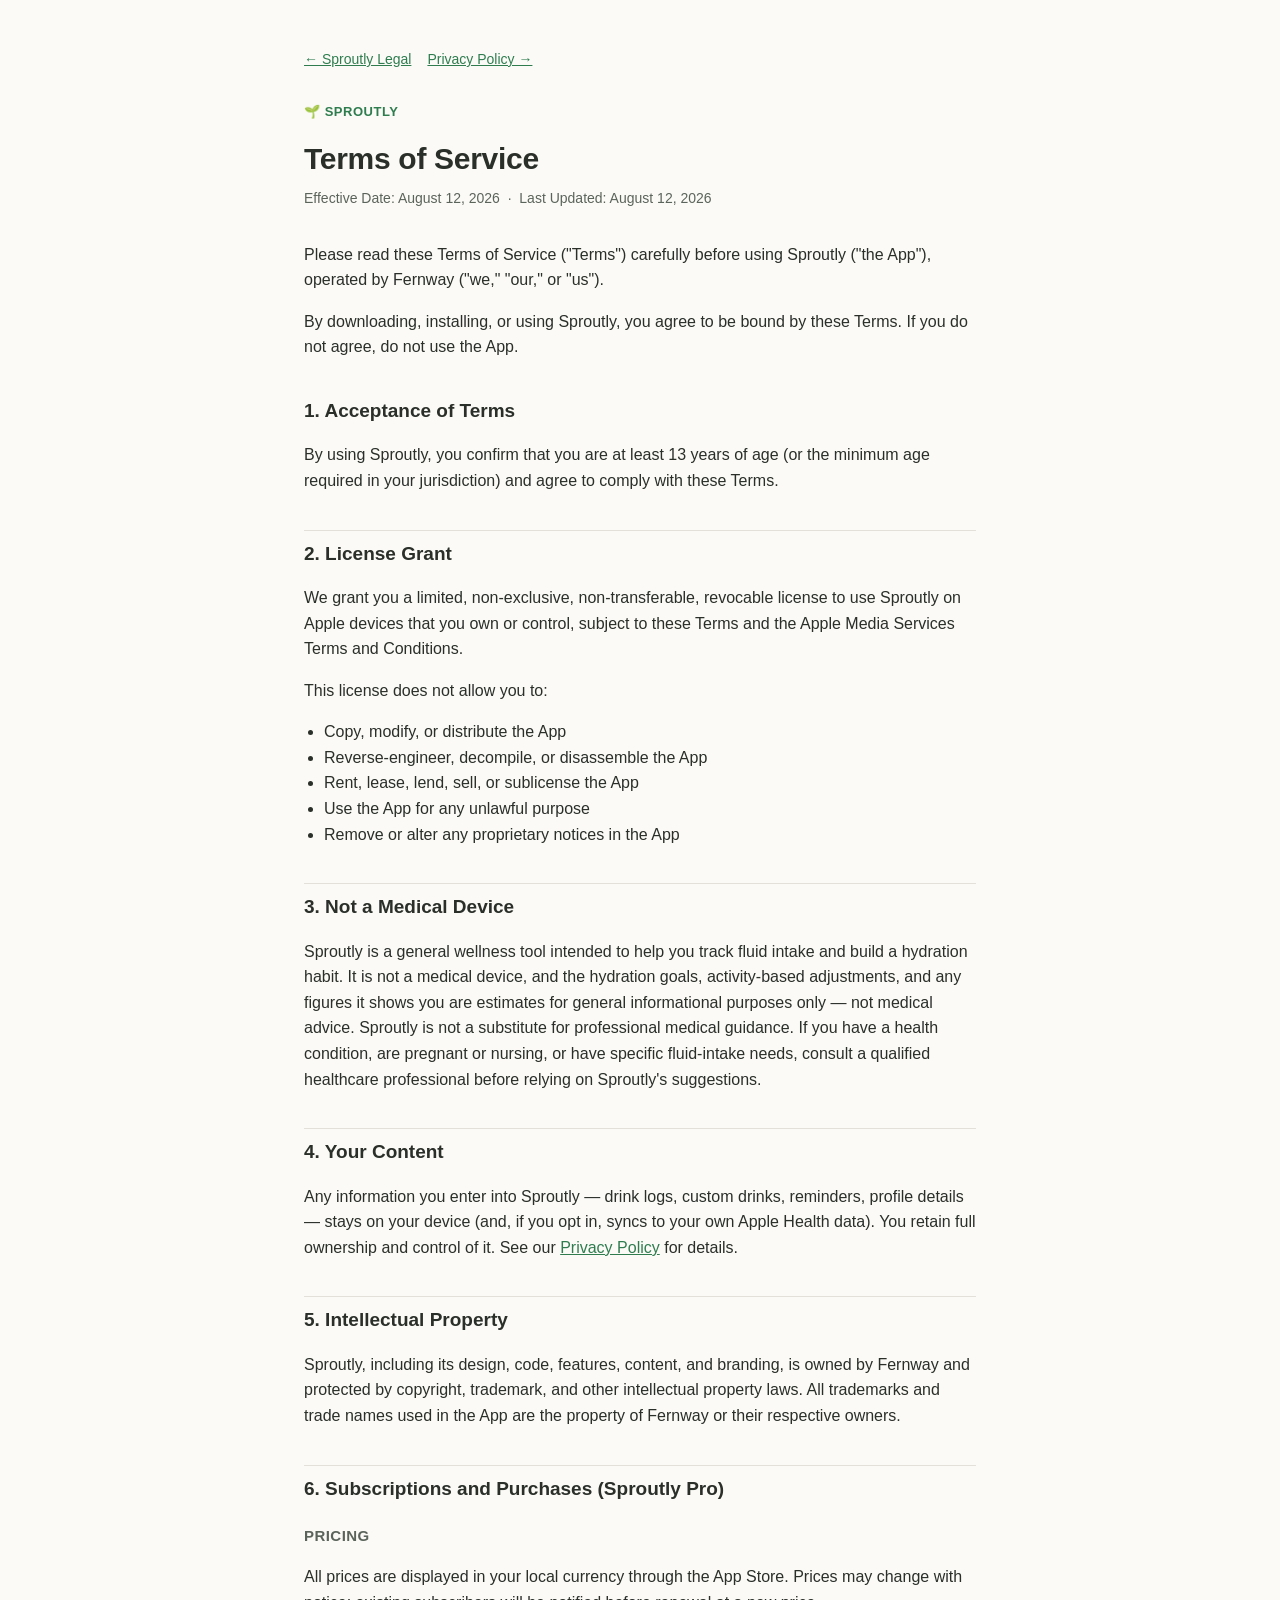
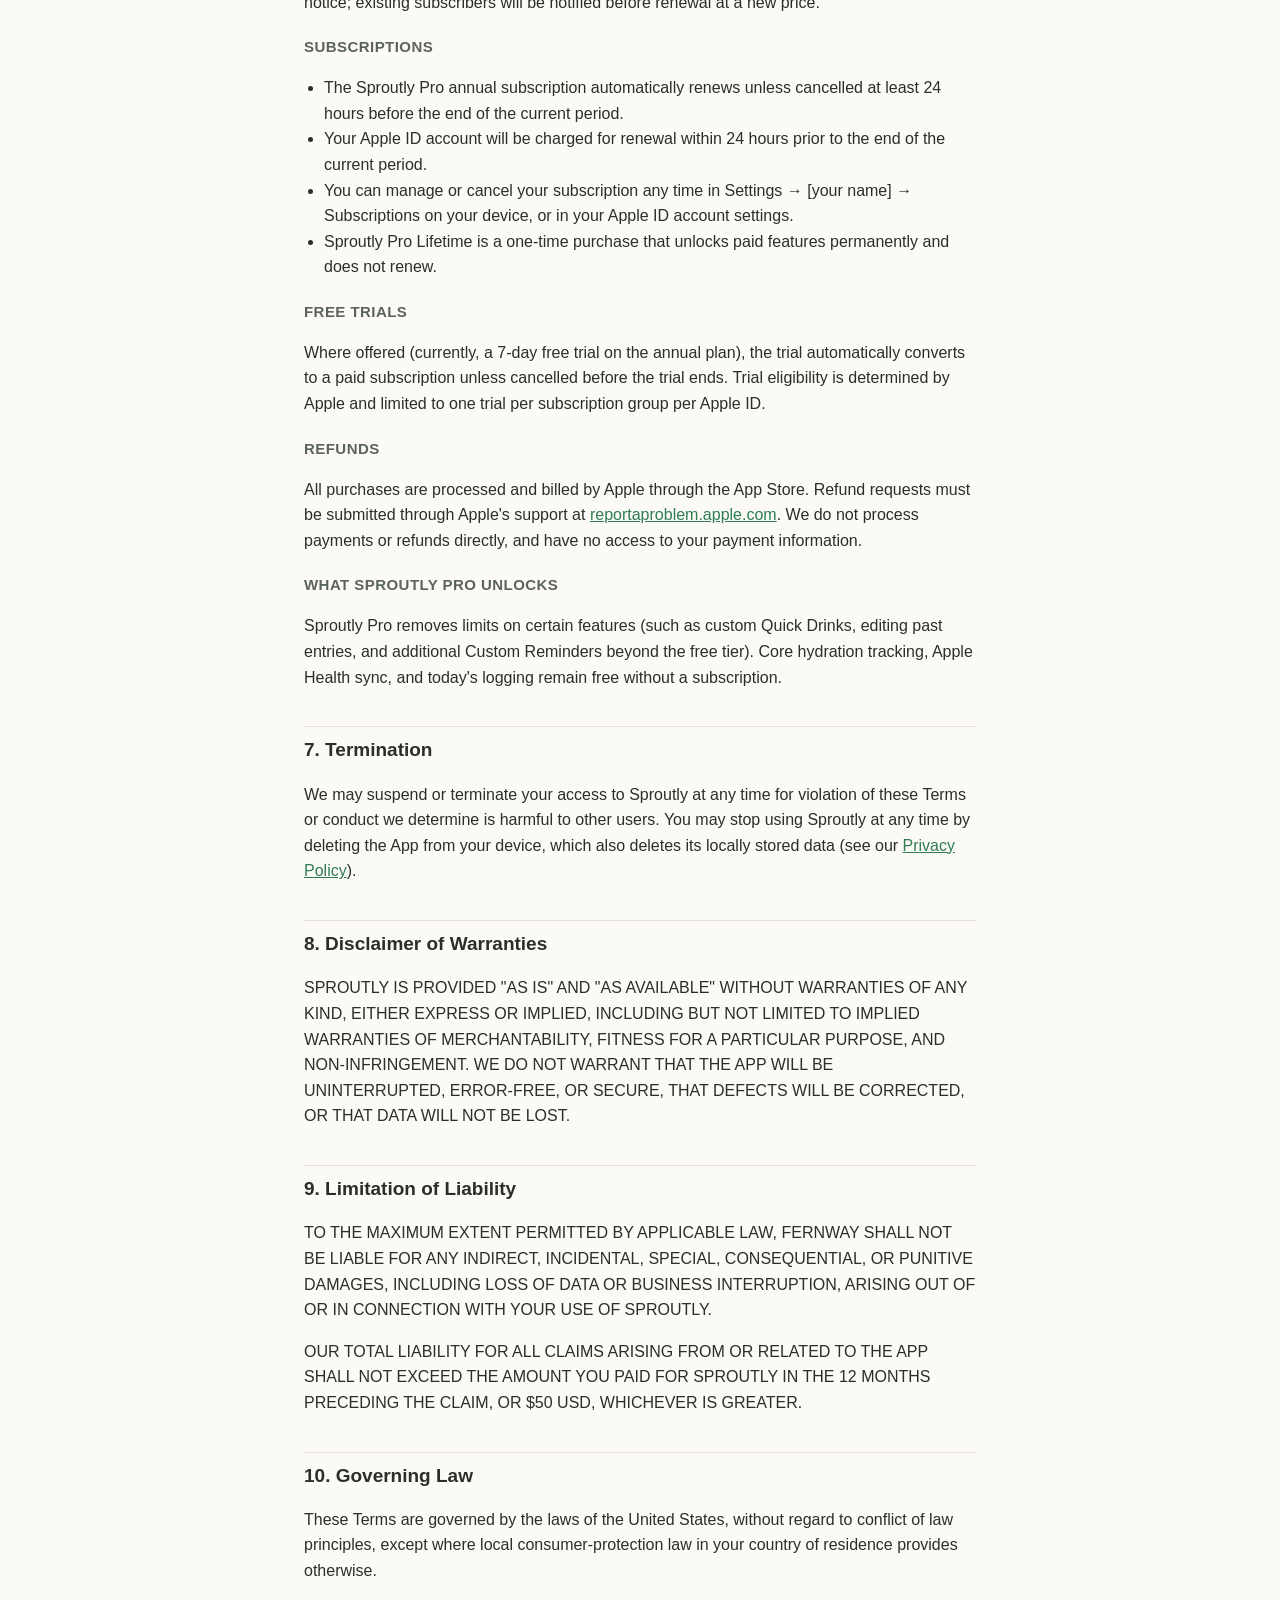
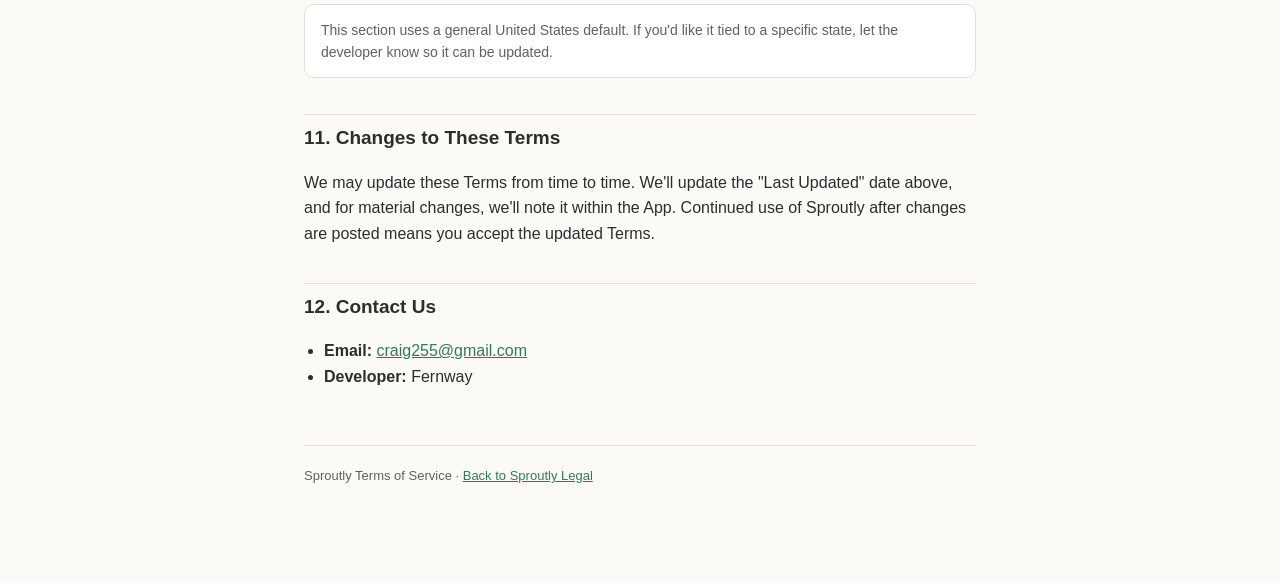
==== terms.html @ 39926565 "Add Sproutly privacy policy and terms of service Co-Authored-By: Claude Sonnet 5 <noreply@anthropic." ====
<!doctype html>
<html lang="en">
<head>
<meta charset="utf-8">
<meta name="viewport" content="width=device-width, initial-scale=1">
<title>Terms of Service — Sproutly</title>
<link rel="stylesheet" href="style.css">
</head>
<body>
<div class="wrap">
  <div class="nav"><a href="index.html">← Sproutly Legal</a> <a href="privacy.html">Privacy Policy →</a></div>
  <div class="eyebrow">🌱 Sproutly</div>
  <h1>Terms of Service</h1>
  <p class="meta">Effective Date: August 12, 2026 &nbsp;·&nbsp; Last Updated: August 12, 2026</p>

  <p>Please read these Terms of Service ("Terms") carefully before using Sproutly ("the App"), operated by Fernway ("we," "our," or "us").</p>

  <p>By downloading, installing, or using Sproutly, you agree to be bound by these Terms. If you do not agree, do not use the App.</p>

  <h2>1. Acceptance of Terms</h2>
  <p>By using Sproutly, you confirm that you are at least 13 years of age (or the minimum age required in your jurisdiction) and agree to comply with these Terms.</p>

  <h2>2. License Grant</h2>
  <p>We grant you a limited, non-exclusive, non-transferable, revocable license to use Sproutly on Apple devices that you own or control, subject to these Terms and the Apple Media Services Terms and Conditions.</p>
  <p>This license does not allow you to:</p>
  <ul>
    <li>Copy, modify, or distribute the App</li>
    <li>Reverse-engineer, decompile, or disassemble the App</li>
    <li>Rent, lease, lend, sell, or sublicense the App</li>
    <li>Use the App for any unlawful purpose</li>
    <li>Remove or alter any proprietary notices in the App</li>
  </ul>

  <h2>3. Not a Medical Device</h2>
  <p>Sproutly is a general wellness tool intended to help you track fluid intake and build a hydration habit. It is not a medical device, and the hydration goals, activity-based adjustments, and any figures it shows you are estimates for general informational purposes only — not medical advice. Sproutly is not a substitute for professional medical guidance. If you have a health condition, are pregnant or nursing, or have specific fluid-intake needs, consult a qualified healthcare professional before relying on Sproutly's suggestions.</p>

  <h2>4. Your Content</h2>
  <p>Any information you enter into Sproutly — drink logs, custom drinks, reminders, profile details — stays on your device (and, if you opt in, syncs to your own Apple Health data). You retain full ownership and control of it. See our <a href="privacy.html">Privacy Policy</a> for details.</p>

  <h2>5. Intellectual Property</h2>
  <p>Sproutly, including its design, code, features, content, and branding, is owned by Fernway and protected by copyright, trademark, and other intellectual property laws. All trademarks and trade names used in the App are the property of Fernway or their respective owners.</p>

  <h2>6. Subscriptions and Purchases (Sproutly Pro)</h2>

  <h3>Pricing</h3>
  <p>All prices are displayed in your local currency through the App Store. Prices may change with notice; existing subscribers will be notified before renewal at a new price.</p>

  <h3>Subscriptions</h3>
  <ul>
    <li>The Sproutly Pro annual subscription automatically renews unless cancelled at least 24 hours before the end of the current period.</li>
    <li>Your Apple ID account will be charged for renewal within 24 hours prior to the end of the current period.</li>
    <li>You can manage or cancel your subscription any time in Settings → [your name] → Subscriptions on your device, or in your Apple ID account settings.</li>
    <li>Sproutly Pro Lifetime is a one-time purchase that unlocks paid features permanently and does not renew.</li>
  </ul>

  <h3>Free Trials</h3>
  <p>Where offered (currently, a 7-day free trial on the annual plan), the trial automatically converts to a paid subscription unless cancelled before the trial ends. Trial eligibility is determined by Apple and limited to one trial per subscription group per Apple ID.</p>

  <h3>Refunds</h3>
  <p>All purchases are processed and billed by Apple through the App Store. Refund requests must be submitted through Apple's support at <a href="https://reportaproblem.apple.com">reportaproblem.apple.com</a>. We do not process payments or refunds directly, and have no access to your payment information.</p>

  <h3>What Sproutly Pro unlocks</h3>
  <p>Sproutly Pro removes limits on certain features (such as custom Quick Drinks, editing past entries, and additional Custom Reminders beyond the free tier). Core hydration tracking, Apple Health sync, and today's logging remain free without a subscription.</p>

  <h2>7. Termination</h2>
  <p>We may suspend or terminate your access to Sproutly at any time for violation of these Terms or conduct we determine is harmful to other users. You may stop using Sproutly at any time by deleting the App from your device, which also deletes its locally stored data (see our <a href="privacy.html">Privacy Policy</a>).</p>

  <h2>8. Disclaimer of Warranties</h2>
  <p>SPROUTLY IS PROVIDED "AS IS" AND "AS AVAILABLE" WITHOUT WARRANTIES OF ANY KIND, EITHER EXPRESS OR IMPLIED, INCLUDING BUT NOT LIMITED TO IMPLIED WARRANTIES OF MERCHANTABILITY, FITNESS FOR A PARTICULAR PURPOSE, AND NON-INFRINGEMENT. WE DO NOT WARRANT THAT THE APP WILL BE UNINTERRUPTED, ERROR-FREE, OR SECURE, THAT DEFECTS WILL BE CORRECTED, OR THAT DATA WILL NOT BE LOST.</p>

  <h2>9. Limitation of Liability</h2>
  <p>TO THE MAXIMUM EXTENT PERMITTED BY APPLICABLE LAW, FERNWAY SHALL NOT BE LIABLE FOR ANY INDIRECT, INCIDENTAL, SPECIAL, CONSEQUENTIAL, OR PUNITIVE DAMAGES, INCLUDING LOSS OF DATA OR BUSINESS INTERRUPTION, ARISING OUT OF OR IN CONNECTION WITH YOUR USE OF SPROUTLY.</p>
  <p>OUR TOTAL LIABILITY FOR ALL CLAIMS ARISING FROM OR RELATED TO THE APP SHALL NOT EXCEED THE AMOUNT YOU PAID FOR SPROUTLY IN THE 12 MONTHS PRECEDING THE CLAIM, OR $50 USD, WHICHEVER IS GREATER.</p>

  <h2>10. Governing Law</h2>
  <p>These Terms are governed by the laws of the United States, without regard to conflict of law principles, except where local consumer-protection law in your country of residence provides otherwise.</p>
  <div class="note">This section uses a general United States default. If you'd like it tied to a specific state, let the developer know so it can be updated.</div>

  <h2>11. Changes to These Terms</h2>
  <p>We may update these Terms from time to time. We'll update the "Last Updated" date above, and for material changes, we'll note it within the App. Continued use of Sproutly after changes are posted means you accept the updated Terms.</p>

  <h2>12. Contact Us</h2>
  <ul>
    <li><strong>Email:</strong> <a href="mailto:craig255@gmail.com">craig255@gmail.com</a></li>
    <li><strong>Developer:</strong> Fernway</li>
  </ul>

  <footer>Sproutly Terms of Service · <a href="index.html">Back to Sproutly Legal</a></footer>
</div>
</body>
</html>
---- style.css ----
:root {
  color-scheme: light dark;
  --bg: #fbfaf7;
  --text: #2a2f2a;
  --muted: #5b645b;
  --accent: #2f7d4f;
  --border: #e2e0d8;
  --card: #ffffff;
}

@media (prefers-color-scheme: dark) {
  :root {
    --bg: #14170f;
    --text: #eceee8;
    --muted: #a3ab9d;
    --accent: #6fcf97;
    --border: #2a2e24;
    --card: #1c2018;
  }
}

* { box-sizing: border-box; }

body {
  margin: 0;
  background: var(--bg);
  color: var(--text);
  font-family: -apple-system, BlinkMacSystemFont, "Segoe UI", Roboto, Helvetica, Arial, sans-serif;
  line-height: 1.6;
}

.wrap {
  max-width: 720px;
  margin: 0 auto;
  padding: 48px 24px 96px;
}

.eyebrow {
  display: inline-flex;
  align-items: center;
  gap: 8px;
  font-size: 13px;
  font-weight: 600;
  letter-spacing: 0.04em;
  text-transform: uppercase;
  color: var(--accent);
  margin-bottom: 12px;
}

h1 {
  font-size: 30px;
  margin: 0 0 4px;
  letter-spacing: -0.01em;
}

h2 {
  font-size: 19px;
  margin: 36px 0 10px;
  padding-top: 8px;
  border-top: 1px solid var(--border);
}

h2:first-of-type { border-top: none; padding-top: 0; }

h3 {
  font-size: 15px;
  margin: 20px 0 6px;
  color: var(--muted);
  text-transform: uppercase;
  letter-spacing: 0.03em;
}

p, li { color: var(--text); }

.meta {
  color: var(--muted);
  font-size: 14px;
  margin: 0 0 32px;
}

a { color: var(--accent); }

table {
  width: 100%;
  border-collapse: collapse;
  margin: 12px 0 20px;
  font-size: 14px;
}

th, td {
  text-align: left;
  padding: 8px 10px;
  border: 1px solid var(--border);
  vertical-align: top;
}

th {
  background: var(--card);
  font-weight: 600;
}

.note {
  background: var(--card);
  border: 1px solid var(--border);
  border-radius: 10px;
  padding: 14px 16px;
  font-size: 14px;
  color: var(--muted);
  margin: 20px 0;
}

.nav {
  display: flex;
  gap: 16px;
  margin-bottom: 28px;
  font-size: 14px;
}

footer {
  margin-top: 56px;
  padding-top: 20px;
  border-top: 1px solid var(--border);
  color: var(--muted);
  font-size: 13px;
}

ul { padding-left: 20px; }
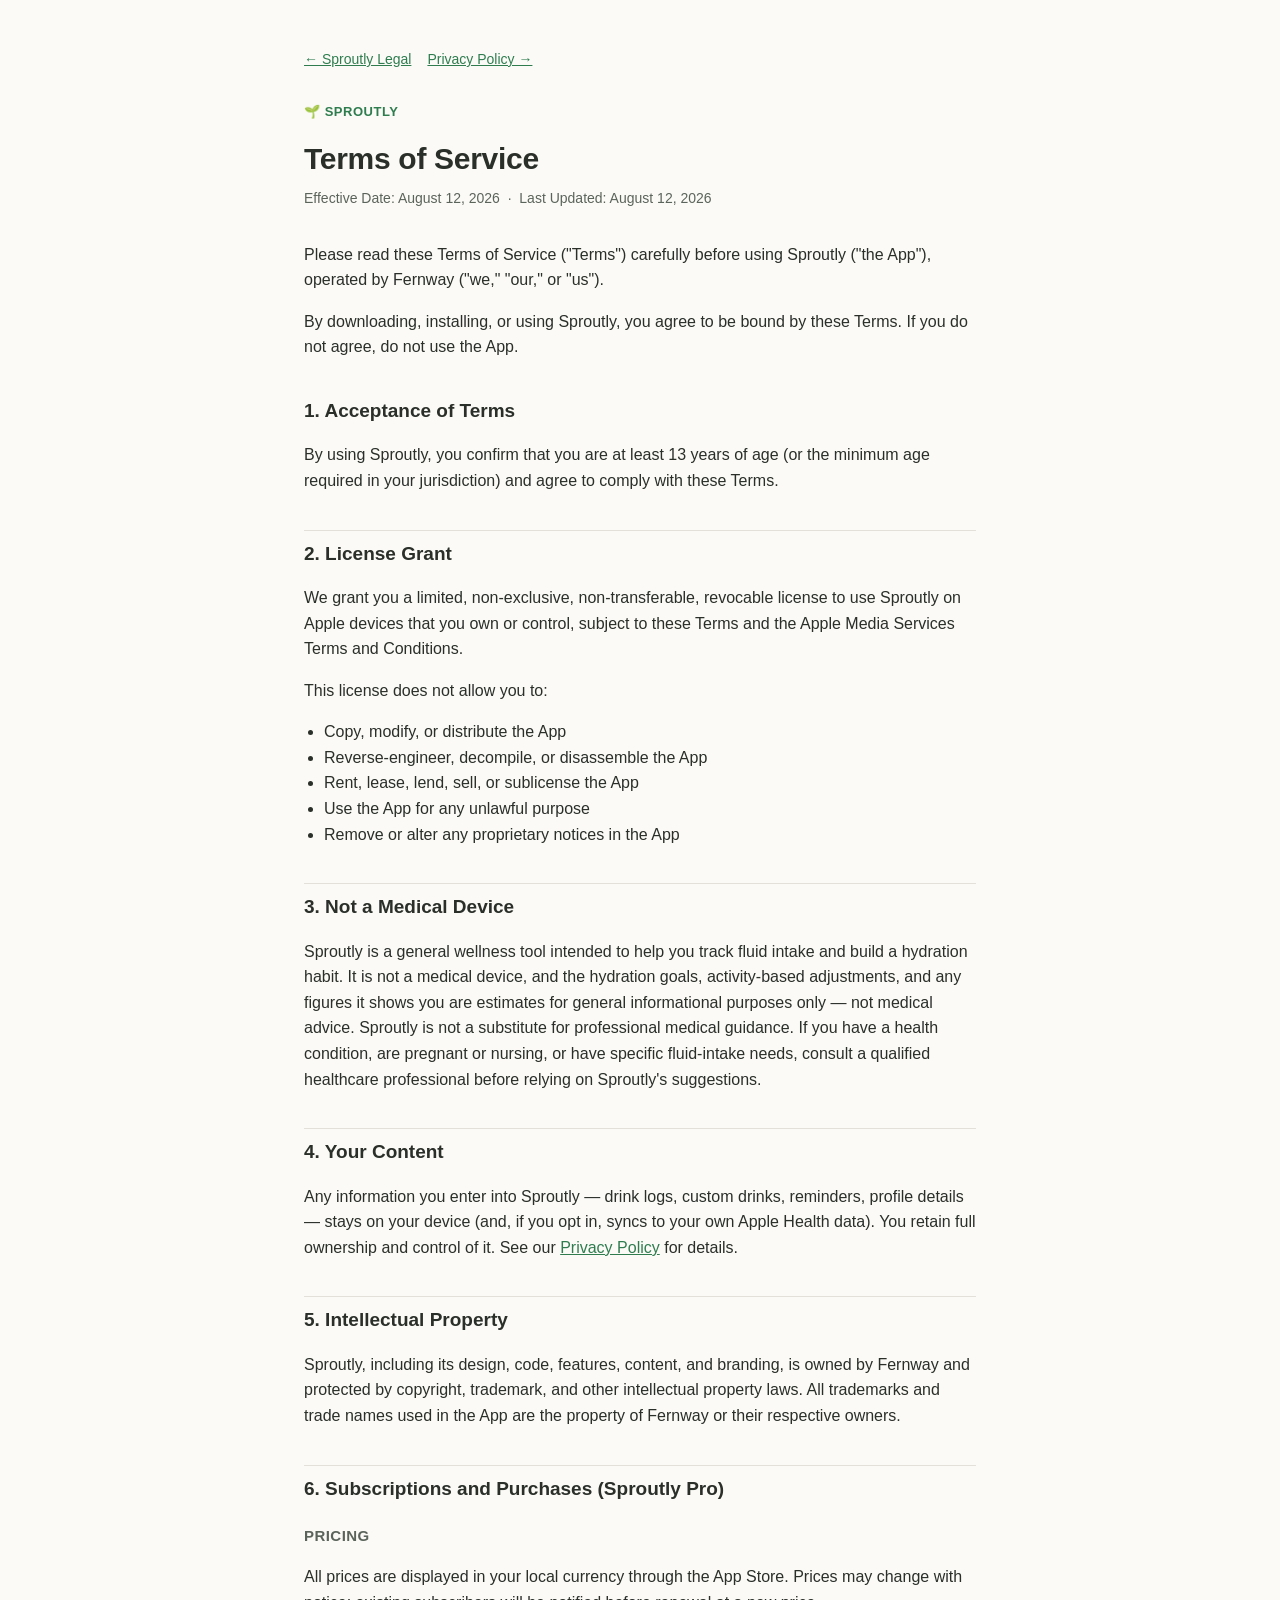
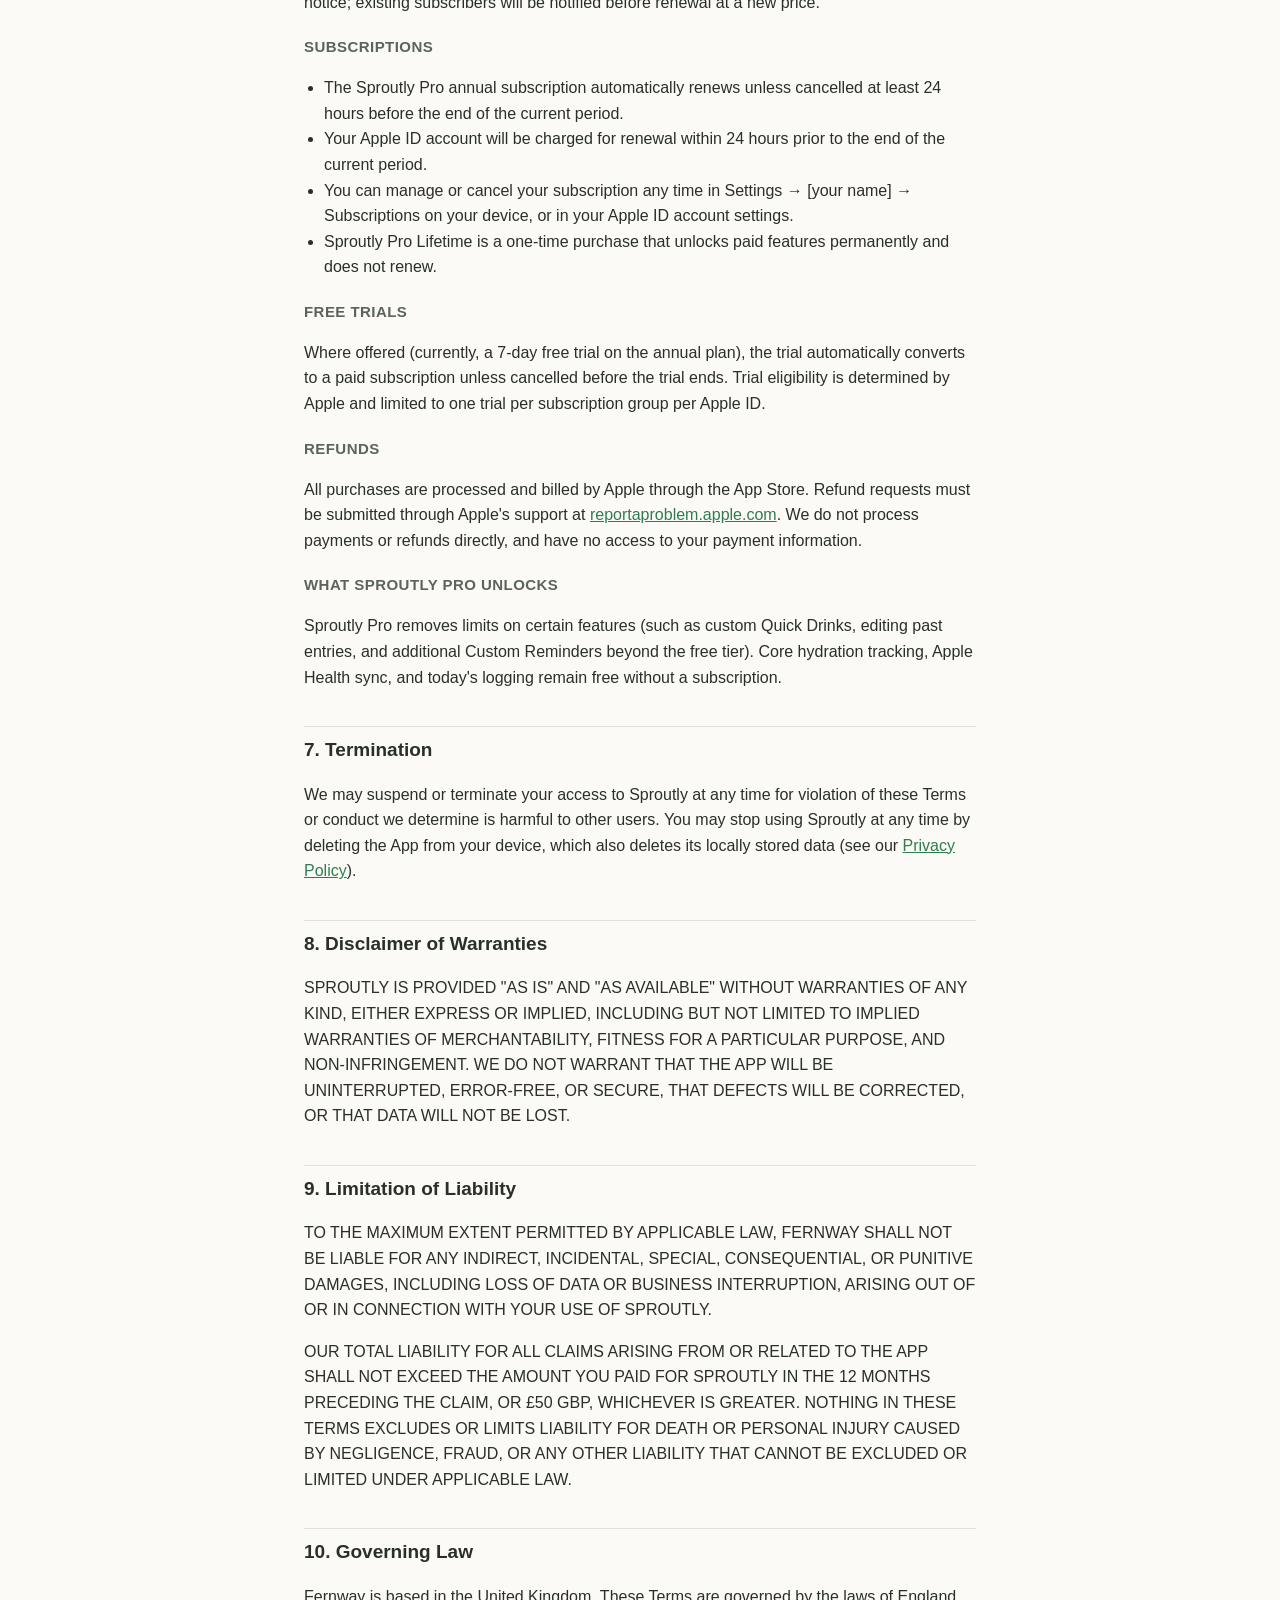
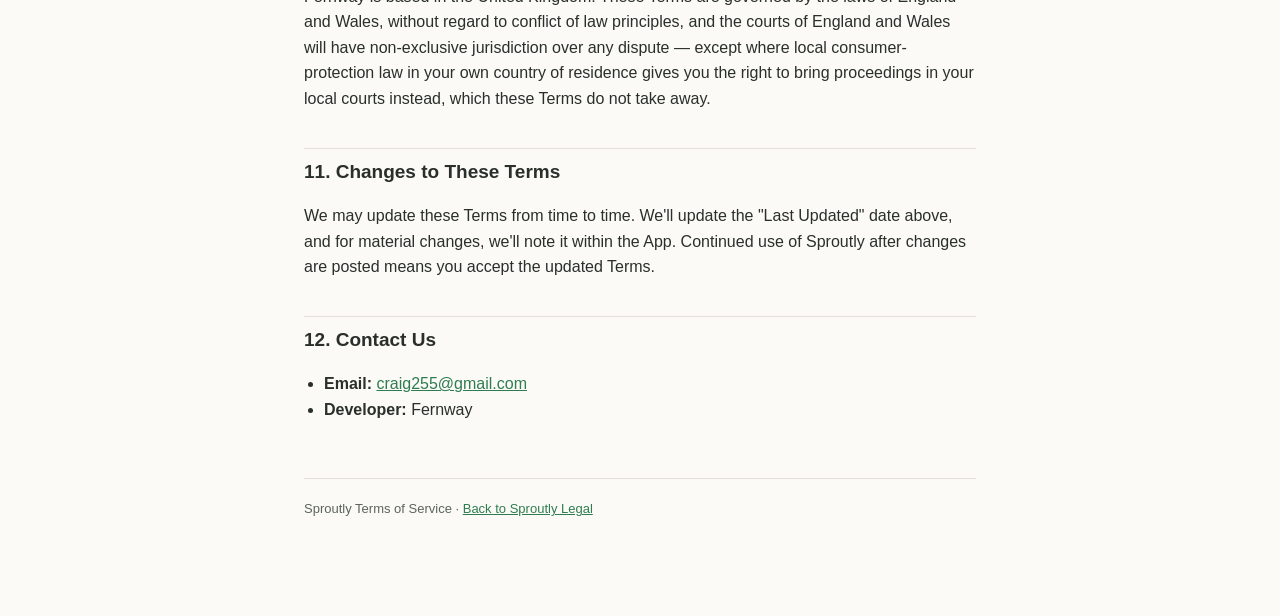
==== commit d8e9deff: "Localize to UK: UK GDPR/ICO section, England & Wales governing law, GBP liability cap Co-Authored-By" ====
--- a/terms.html
+++ b/terms.html
@@ -70,11 +70,10 @@
 
   <h2>9. Limitation of Liability</h2>
   <p>TO THE MAXIMUM EXTENT PERMITTED BY APPLICABLE LAW, FERNWAY SHALL NOT BE LIABLE FOR ANY INDIRECT, INCIDENTAL, SPECIAL, CONSEQUENTIAL, OR PUNITIVE DAMAGES, INCLUDING LOSS OF DATA OR BUSINESS INTERRUPTION, ARISING OUT OF OR IN CONNECTION WITH YOUR USE OF SPROUTLY.</p>
-  <p>OUR TOTAL LIABILITY FOR ALL CLAIMS ARISING FROM OR RELATED TO THE APP SHALL NOT EXCEED THE AMOUNT YOU PAID FOR SPROUTLY IN THE 12 MONTHS PRECEDING THE CLAIM, OR $50 USD, WHICHEVER IS GREATER.</p>
+  <p>OUR TOTAL LIABILITY FOR ALL CLAIMS ARISING FROM OR RELATED TO THE APP SHALL NOT EXCEED THE AMOUNT YOU PAID FOR SPROUTLY IN THE 12 MONTHS PRECEDING THE CLAIM, OR £50 GBP, WHICHEVER IS GREATER. NOTHING IN THESE TERMS EXCLUDES OR LIMITS LIABILITY FOR DEATH OR PERSONAL INJURY CAUSED BY NEGLIGENCE, FRAUD, OR ANY OTHER LIABILITY THAT CANNOT BE EXCLUDED OR LIMITED UNDER APPLICABLE LAW.</p>
 
   <h2>10. Governing Law</h2>
-  <p>These Terms are governed by the laws of the United States, without regard to conflict of law principles, except where local consumer-protection law in your country of residence provides otherwise.</p>
-  <div class="note">This section uses a general United States default. If you'd like it tied to a specific state, let the developer know so it can be updated.</div>
+  <p>Fernway is based in the United Kingdom. These Terms are governed by the laws of England and Wales, without regard to conflict of law principles, and the courts of England and Wales will have non-exclusive jurisdiction over any dispute — except where local consumer-protection law in your own country of residence gives you the right to bring proceedings in your local courts instead, which these Terms do not take away.</p>
 
   <h2>11. Changes to These Terms</h2>
   <p>We may update these Terms from time to time. We'll update the "Last Updated" date above, and for material changes, we'll note it within the App. Continued use of Sproutly after changes are posted means you accept the updated Terms.</p>
